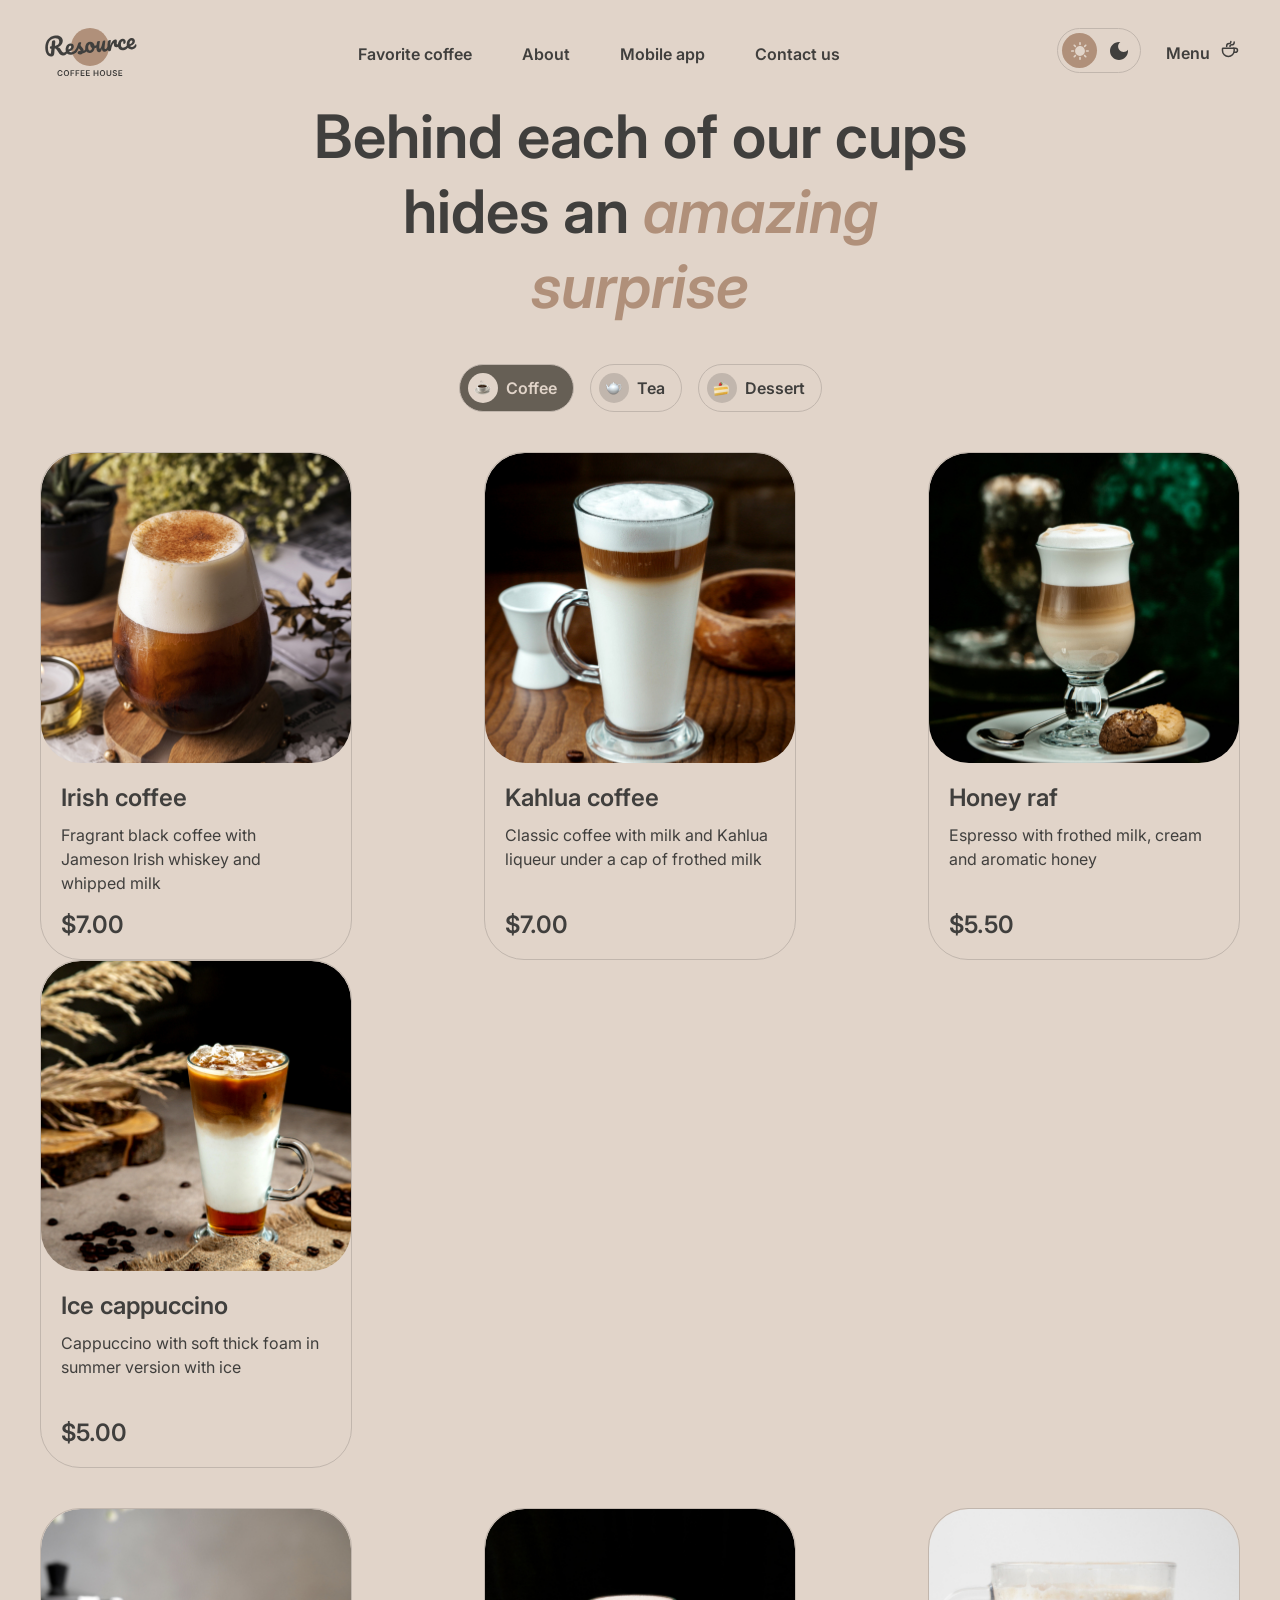
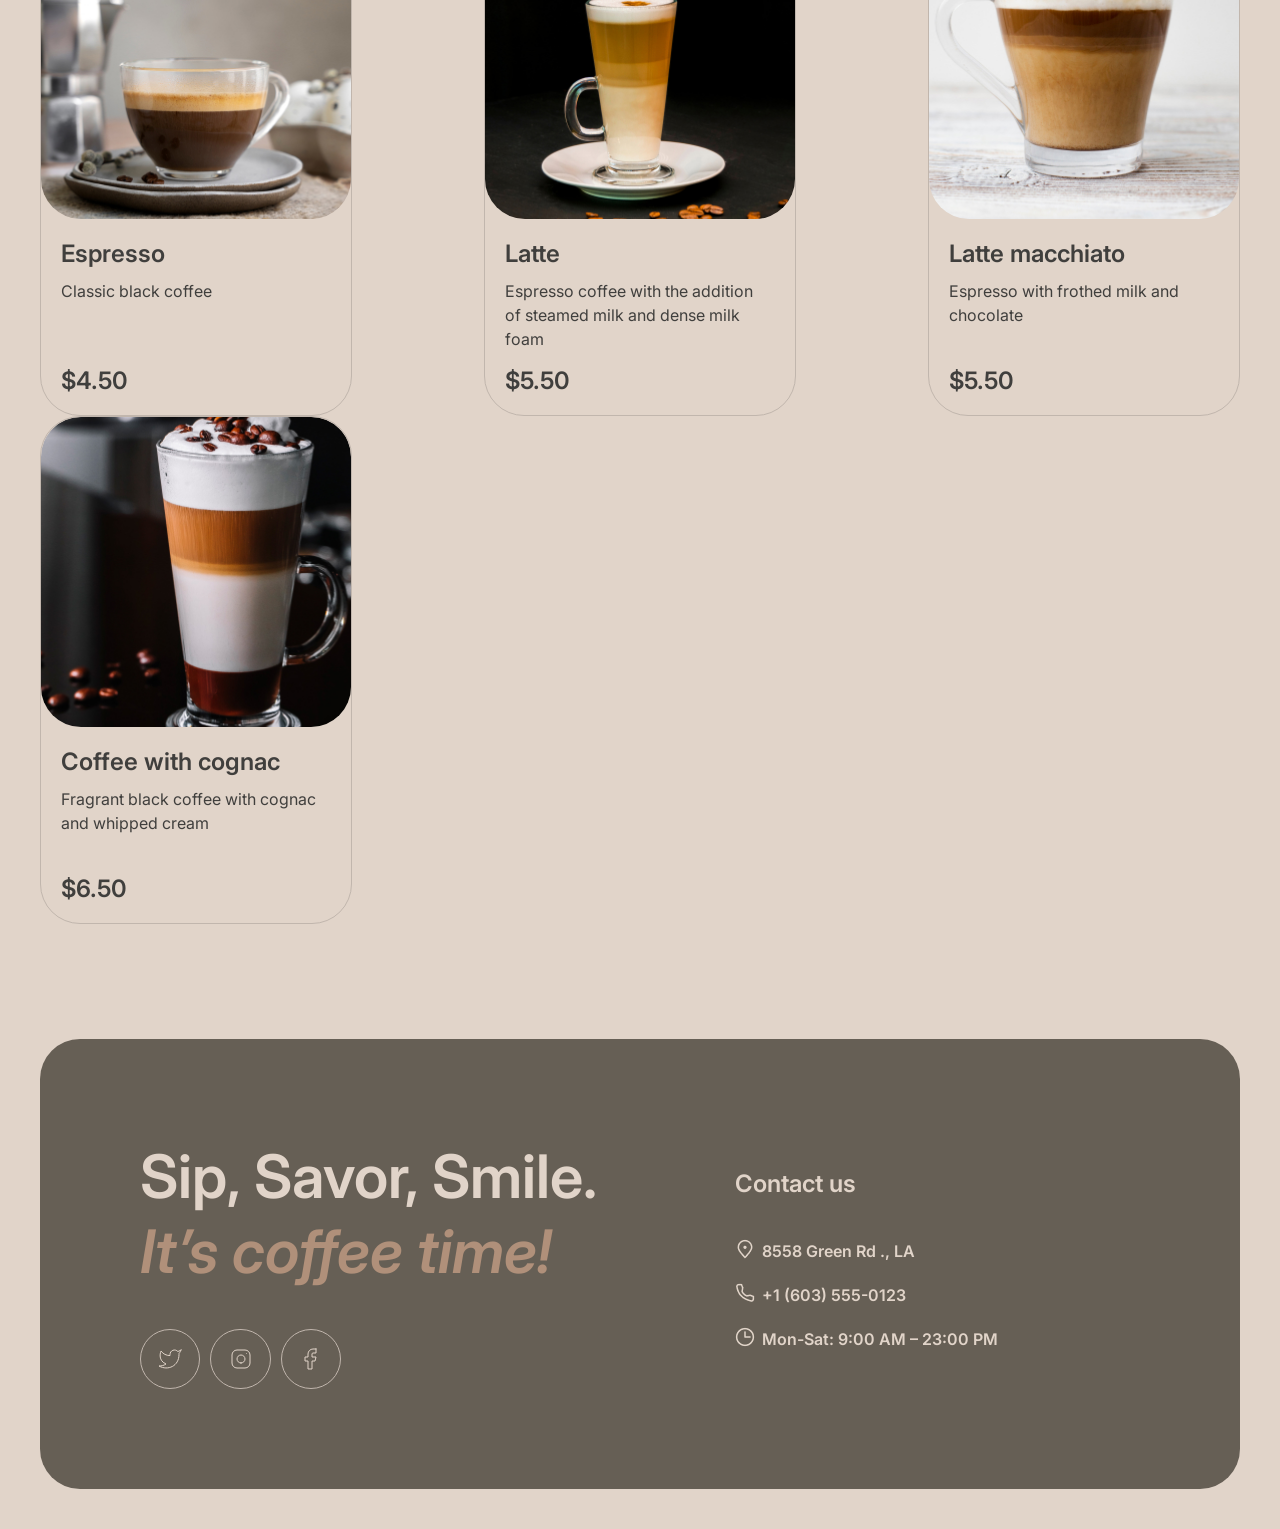
==== catalog.html @ 539904ee "feat: add catalog page and styles" ====
<!doctype html>
<html lang="en" data-theme="light">
<head>
    <meta charset="UTF-8">
    <meta name="viewport" content="width=device-width, initial-scale=1.0">
    <title>Coffee House</title>
    <link rel="stylesheet" href="./styles/index.css">
    <link rel="stylesheet" href="./styles/catalog.css">
    <link rel="apple-touch-icon" sizes="180x180" href="assets/icons/apple-touch-icon.png">
    <link rel="icon" type="image/png" sizes="32x32" href="assets/icons/favicon-32x32.png">
    <link rel="icon" type="image/png" sizes="16x16" href="assets/icons/favicon-16x16.png">
    <link rel="manifest" href="./site.webmanifest">
    <link rel="preconnect" href="https://fonts.googleapis.com">
    <link rel="preconnect" href="https://fonts.gstatic.com" crossorigin>
    <link href="https://fonts.googleapis.com/css2?family=Inter:wght@600&display=swap" rel="stylesheet">
</head>
<body>
<header>
    <a class="logo" href="./index.html" aria-label="Coffee House home">
        <img class="logo-img logo-light" src="assets/icons/logo-light.svg" alt="Coffee House">
        <img class="logo-img logo-dark" src="assets/icons/logo-dark.svg" alt="" aria-hidden="true">
    </a>

    <nav class="nav" aria-label="Main navigation">
        <ul>
            <li><a href="./index.html#favorite-coffee">Favorite coffee</a></li>
            <li><a href="./index.html#about">About</a></li>
            <li><a href="./index.html#mobile-app">Mobile app</a></li>
            <li><a href="./index.html#contacts">Contact us</a></li>
        </ul>
    </nav>

    <div class="header-right">

        <div class="theme-toggle" role="group" aria-label="Switch theme">

            <button
                    type="button"
                    class="theme-btn"
                    data-theme="light"
                    aria-pressed="true"
                    aria-label="Light theme"
            >
                <svg width="18" height="18" viewBox="0 0 22 22" fill="none"
                     xmlns="http://www.w3.org/2000/svg">
                    <path
                            d="M10 3V1C10 0.45 10.45 0 11 0C11.55 0 12 0.45 12 1V3C12 3.55 11.55 4 11 4C10.45 4 10 3.55 10 3ZM17.36 6.05L18.77 4.63C19.16 4.24 19.16 3.61 18.77 3.22C18.38 2.83 17.75 2.83 17.36 3.22L15.95 4.64C15.56 5.03 15.56 5.66 15.95 6.05C16.34 6.44 16.97 6.44 17.36 6.05ZM21 10H19C18.45 10 18 10.45 18 11C18 11.55 18.45 12 19 12H21C21.55 12 22 11.55 22 11C22 10.45 21.55 10 21 10ZM11 18C10.45 18 10 18.45 10 19V21C10 21.55 10.45 22 11 22C11.55 22 12 21.55 12 21V19C12 18.45 11.55 18 11 18ZM4.64 6.05L3.22 4.64C2.83 4.25 2.83 3.61 3.22 3.23C3.61 2.85 4.25 2.84 4.63 3.23L6.04 4.64C6.43 5.03 6.43 5.67 6.04 6.05C5.65 6.43 5.02 6.44 4.64 6.05ZM15.95 15.95C15.56 16.34 15.56 16.98 15.95 17.36L17.36 18.77C17.75 19.16 18.39 19.16 18.77 18.77C19.16 18.38 19.16 17.74 18.77 17.36L17.36 15.95C16.98 15.56 16.34 15.56 15.95 15.95ZM1 12H3C3.55 12 4 11.55 4 11C4 10.45 3.55 10 3 10H1C0.45 10 0 10.45 0 11C0 11.55 0 12 1 12ZM4.64 18.78L6.05 17.37C6.44 16.98 6.44 16.34 6.05 15.96C5.66 15.58 5.02 15.57 4.64 15.96L3.23 17.37C2.84 17.76 2.84 18.4 3.23 18.78C3.61 19.17 4.25 19.17 4.64 18.78ZM11 5C7.69 5 5 7.69 5 11C5 14.31 7.69 17 11 17C14.31 17 17 14.31 17 11C17 7.69 14.31 5 11 5Z"
                            fill="currentColor"/>
                </svg>
            </button>

            <button
                    type="button"
                    class="theme-btn"
                    data-theme="dark"
                    aria-pressed="false"
                    aria-label="Dark theme"
            >
                <svg xmlns="http://www.w3.org/2000/svg"
                     width="18"
                     height="18"
                     viewBox="0 0 18 18"
                     fill="none">
                    <path
                            d="M9 0C4.03 0 0 4.03 0 9C0 13.97 4.03 18 9 18C13.97 18 18 13.97 18 9C18 8.54 17.96 8.08 17.9 7.64C16.92 9.01 15.32 9.9 13.5 9.9C10.52 9.9 8.1 7.48 8.1 4.5C8.1 2.69 8.99 1.08 10.36 0.0999999C9.92 0.0399999 9.46 0 9 0Z"
                            fill="currentColor"/>
                </svg>
            </button>
        </div>

        <div class="menu-link">
            <a class="menu-link-btn" href="./catalog.html">
                <span class="menu-word">Menu</span>
                <span class="coffee-img">
                    <svg xmlns="http://www.w3.org/2000/svg" width="20" height="20" viewBox="0 0 20 20" fill="none">
                        <path d="M14.167 9.76667V11.6667C14.167 14.8883 11.5553 17.5 8.33366 17.5C5.112 17.5 2.50033 14.8883 2.50033 11.6667V9.76667C2.50033 9.4353 2.76896 9.16667 3.10033 9.16667H13.567C13.8984 9.16667 14.167 9.4353 14.167 9.76667Z" stroke="currentColor" stroke-width="1.5" stroke-linecap="round" stroke-linejoin="round"/>
                        <path d="M10.0003 7.50008C10.0003 6.66675 10.5956 5.83341 11.786 5.83341C13.101 5.83341 14.167 4.76743 14.167 3.45246V2.91675" stroke="currentColor" stroke-width="1.5" stroke-linecap="round" stroke-linejoin="round"/>
                        <path d="M6.66634 7.5V7.08333C6.66634 5.70262 7.78563 4.58333 9.16634 4.58333C10.0868 4.58333 10.833 3.83714 10.833 2.91667V2.5" stroke="currentColor" stroke-width="1.5" stroke-linecap="round" stroke-linejoin="round"/>
                        <path d="M13.333 9.16675H15.4163C16.5669 9.16675 17.4997 10.0995 17.4997 11.2501C17.4997 12.4007 16.5669 13.3334 15.4163 13.3334H14.1663" stroke="currentColor" stroke-width="1.5" stroke-linecap="round" stroke-linejoin="round"/>
                    </svg>
                </span>
            </a>
        </div>

        <button
                class="burger"
                type="button"
                aria-label="Open navigation menu"
        >
            <span></span>
            <span></span>
            <span></span>
        </button>

    </div>
</header>

<main>
    <section id="menu">
        <div class="menu-big-container">
            <div class="menu-offer-text">
                <h1>Behind each of our cups hides an <i>amazing surprise</i></h1>
            </div>
            <div class="tabs">
                <div class="coffee-tab btn active">
                    <div class="circle active">
                        <img src="assets/icons/coffee.png" alt="coffee">
                    </div>
                    <p class="tab-btn-name active">Coffee</p>
                </div>
                <div class="tea-tab btn">
                    <div class="circle">
                        <img src="assets/icons/tea.png" alt="tea">
                    </div>
                    <p class="tab-btn-name">Tea</p>
                </div>
                <div class=" dessert-tab btn">
                    <div class="circle">
                        <img src="assets/icons/dessert.png" alt="dessert">
                    </div>
                    <p class="tab-btn-name">Dessert</p>
                </div>
            </div>
        </div>
    </section>
    <section id="assortment">
        <div class="assortment-big-container">
            <div class="row-group1">
                <div class="item-box">
                    <div class="item-img-frame">
                        <img src="assets/images/coffee-1.jpg" alt="Irish coffee">
                    </div>
                    <div class="item-text-block">
                        <h2 class="item-name">Irish coffee</h2>
                        <div class="item-description">
                            <p>Fragrant black coffee with</p>
                            <p>Jameson Irish whiskey and</p>
                            <p>whipped milk</p>
                        </div>
                        <p class="item-price">$7.00</p>
                    </div>
                </div>
                <div class="item-box">
                    <div class="item-img-frame">
                        <img src="assets/images/coffee-2.jpg" alt="Kahlua coffee">
                    </div>
                    <div class="item-text-block">
                        <h2 class="item-name">Kahlua coffee</h2>
                        <div class="item-description">
                            <p>Classic coffee with milk and Kahlua</p>
                            <p>liqueur under a cap of frothed milk</p>
                        </div>
                        <p class="item-price">$7.00</p>
                    </div>
                </div>
                <div class="item-box">
                    <div class="item-img-frame">
                        <img src="assets/images/coffee-3.jpg" alt="Honey raf">
                    </div>
                    <div class="item-text-block">
                        <h2 class="item-name">Honey raf</h2>
                        <div class="item-description">
                            <p>Espresso with frothed milk, cream</p>
                            <p>and aromatic honey</p>
                        </div>
                        <p class="item-price">$5.50</p>
                    </div>
                </div>
                <div class="item-box">
                    <div class="item-img-frame">
                        <img src="assets/images/coffee-4.jpg" alt="Ice cappuccino">
                    </div>
                    <div class="item-text-block">
                        <h2 class="item-name">Ice cappuccino</h2>
                        <div class="item-description">
                            <p>Cappuccino with soft thick foam in</p>
                            <p>summer version with ice</p>
                        </div>
                        <p class="item-price">$5.00</p>
                    </div>
                </div>
            </div>
            <div class="row-group2">
                <div class="item-box">
                    <div class="item-img-frame">
                        <img src="assets/images/coffee-5.jpg" alt="Espresso">
                    </div>
                    <div class="item-text-block">
                        <h2 class="item-name">Espresso</h2>
                        <div class="item-description">
                            <p>Classic black coffee</p>
                        </div>
                        <p class="item-price">$4.50</p>
                    </div>
                </div>
                <div class="item-box">
                    <div class="item-img-frame">
                        <img src="assets/images/coffee-6.jpg" alt="Latte">
                    </div>
                    <div class="item-text-block">
                        <h2 class="item-name">Latte</h2>
                        <div class="item-description">
                            <p>Espresso coffee with the addition</p>
                            <p>of steamed milk and dense milk</p>
                            <p>foam</p>
                        </div>
                        <p class="item-price">$5.50</p>
                    </div>
                </div>
                <div class="item-box">
                    <div class="item-img-frame">
                        <img src="assets/icons/coffee-7.jpg" alt="Latte macchiato">
                    </div>
                    <div class="item-text-block">
                        <h2 class="item-name">Latte macchiato</h2>
                        <div class="item-description">
                            <p>Espresso with frothed milk and</p>
                            <p>chocolate</p>
                        </div>
                        <p class="item-price">$5.50</p>
                    </div>
                </div>
                <div class="item-box">
                    <div class="item-img-frame">
                        <img src="assets/images/coffee-8.jpg" alt="Coffee with cognac">
                    </div>
                    <div class="item-text-block">
                        <h2 class="item-name">Coffee with cognac</h2>
                        <div class="item-description">
                            <p>Fragrant black coffee with cognac</p>
                            <p>and whipped cream</p>
                        </div>
                        <p class="item-price">$6.50</p>
                    </div>
                </div>
            </div>
        </div>
    </section>
    <div class="refresh-btn-box">
        <div class="refresh-btn">
            <svg width="24" height="24" viewBox="0 0 24 24" fill="none" xmlns="http://www.w3.org/2000/svg">
                <g id="refresh">
                    <path id="Ellipse" d="M21.8883 13.5C21.1645 18.3113 17.013 22 12 22C6.47715 22 2 17.5228 2 12C2 6.47715 6.47715 2 12 2C16.1006 2 19.6248 4.46819 21.1679 8" stroke="#403F3D" stroke-linecap="round" stroke-linejoin="round"/>
                    <path id="Ellipse_2" d="M17 8H21.4C21.7314 8 22 7.73137 22 7.4V3" stroke="#403F3D" stroke-linecap="round" stroke-linejoin="round"/>
                </g>
            </svg>
        </div>
    </div>
</main>


<footer id="contacts">
    <div class="contacts-container">
        <div class="offer-box2">
            <div class="text">
                <p>Sip, Savor, Smile.</p>
                <p><i>It’s coffee time!</i></p>
            </div>
            <div class="social">
                <a class="twitter social-icon" href="https://twitter.com/" target="_blank">
                    <svg width="24" height="24" viewBox="0 0 24 24" fill="none" xmlns="http://www.w3.org/2000/svg">
                        <path d="M23 3.01006C23 3.01006 20.9821 4.20217 19.86 4.54006C19.2577 3.84757 18.4573 3.35675 17.567 3.13398C16.6767 2.91122 15.7395 2.96725 14.8821 3.29451C14.0247 3.62177 13.2884 4.20446 12.773 4.96377C12.2575 5.72309 11.9877 6.62239 12 7.54006V8.54006C10.2426 8.58562 8.50127 8.19587 6.93101 7.4055C5.36074 6.61513 4.01032 5.44869 3 4.01006C3 4.01006 -1 13.0101 8 17.0101C5.94053 18.408 3.48716 19.109 1 19.0101C10 24.0101 21 19.0101 21 7.51006C20.9991 7.23151 20.9723 6.95365 20.92 6.68006C21.9406 5.67355 23 3.01006 23 3.01006Z" stroke="#E1D4C9" stroke-linecap="round" stroke-linejoin="round"/>
                    </svg>
                </a>
                <a class="instagram social-icon" href="https://www.instagram.com/" target="_blank">
                    <svg width="24" height="24" viewBox="0 0 24 24" fill="none" xmlns="http://www.w3.org/2000/svg">
                        <path d="M12 16C14.2091 16 16 14.2091 16 12C16 9.79086 14.2091 8 12 8C9.79086 8 8 9.79086 8 12C8 14.2091 9.79086 16 12 16Z" stroke="#E1D4C9" stroke-linecap="round" stroke-linejoin="round"/>
                        <path d="M3 16V8C3 5.23858 5.23858 3 8 3H16C18.7614 3 21 5.23858 21 8V16C21 18.7614 18.7614 21 16 21H8C5.23858 21 3 18.7614 3 16Z" stroke="#E1D4C9"/>
                        <path d="M17.5 6.51L17.51 6.49889" stroke="#E1D4C9" stroke-linecap="round" stroke-linejoin="round"/>
                    </svg>
                </a>
                <a class="facebook social-icon" href="https://www.facebook.com/" target="_blank">
                    <svg width="24" height="24" viewBox="0 0 24 24" fill="none" xmlns="http://www.w3.org/2000/svg">
                        <path d="M17 2H14C12.6739 2 11.4021 2.52678 10.4645 3.46447C9.52678 4.40215 9 5.67392 9 7V10H6V14H9V22H13V14H16L17 10H13V7C13 6.73478 13.1054 6.48043 13.2929 6.29289C13.4804 6.10536 13.7348 6 14 6H17V2Z" stroke="#E1D4C9" stroke-linecap="round" stroke-linejoin="round"/>
                    </svg>
                </a>
            </div>
        </div>
        <div class="contacts-us-box">
            <p class="contact-us">Contact us</p>
            <div class="contact-info">
                <div class="address line">
                    <a href="https://www.google.com/maps/place/8598+Green+Rd,+Wilton,+CA+95693/@38.4113766,-121.2661728,17z/data=!3m1!4b1!4m5!3m4!1s0x809abfe23e785c5f:0x4840dc450aeb1421!8m2!3d38.4113766!4d-121.2635979?entry=ttu" target="_blank">
                        <img src="assets/icons/pin-alt.png" alt="pin alt icon">
                        <p>8558 Green Rd ., LA</p>
                    </a>
                </div>
                <div class="phone line">
                    <a href="tel:+16035550123">
                        <img src="assets/icons/phone.png" alt="phone icon">
                        <p>+1 (603) 555-0123</p>
                    </a>
                </div>
                <div class="hours">
                    <img src="assets/icons/clock.png" alt="clock icon">
                    <p>Mon-Sat: 9:00 AM – 23:00 PM</p>
                </div>
            </div>
        </div>
    </div>
</footer>
<script src="./scripts/theme.js"></script>
</body>
</html>
---- styles/index.css ----
:root {
    --color-bg: #E1D4C9;
    --color-text: #403F3D;
    --color-surface-dark: #665F55;
    --color-accent: #B0907A;
    --color-light: #E1D4C9;
    --color-border: #C1B6AD;

}

[data-theme="dark"] {
    --color-bg: #241B15;
    --color-text: #EFE6D8;
    --color-surface-dark: #4A3A2E;
    --color-accent: #C9A184;
    --color-light: #EFE6D8;
    --color-border: #665F55;
}


html {
    scroll-behavior: smooth;
}


body {
    max-width: 1440px;
    margin: 0 auto;
    background-color: var(--color-bg);
    font-family: 'Inter', sans-serif;
}

header {
    display: flex;
    align-items: center;
    justify-content: space-between;
    padding: 24px 40px 15px;
    min-height: 60px;
}

.logo {
    margin-top: -5px;
    cursor: pointer;
}

.logo-img {
    display: block;
    width: 100px;
    height: 60px;
}

.logo-dark {
    display: none;
}

[data-theme="dark"] .logo-light {
    display: none;
}

[data-theme="dark"] .logo-dark {
    display: block;
}


.nav ul {
    display: flex;
    padding:0;
    gap: 50px;
}
.nav ul li {
    list-style: none;
    position: relative;
}

.nav li a {
    text-decoration: none;
    font-size: 16px;
    color: var(--color-text);
    font-weight: 600;
}

.nav ul li::before {
    content: "";
    position: absolute;
    bottom: -5px;
    left: 50%;
    transform: translateX(-50%) scaleX(0);
    width: 100%;
    height: 2px;
    background-color: var(--color-text);
    transition: transform 0.7s ease;
}

.nav ul li:hover::before {
    transform: translateX(-50%) scaleX(1);
}


.header-right {
    display: flex;
    align-items: center;
    gap: 25px;
    margin-top: -7px;
}

.theme-toggle {
    display: flex;
    align-items: center;
    gap: 4px;
    padding: 4px;
    border-radius: 100px;
    border: 1px solid var(--color-border);
}

.theme-btn {
    display: grid;
    place-items: center;
    width: 35px;
    height: 35px;
    border-radius: 50%;
    border: none;
    background: none;
    color: var(--color-text);
    cursor: pointer;
    transition: background-color 0.3s ease, color 0.3s ease;
}

.theme-btn[data-theme="dark"] {
    color: #403F3D;
}

.theme-btn:hover {
    background-color: var(--color-surface-dark);
    color: var(--color-light);
}

.theme-btn svg {
    width: 18px;
    height: 18px;
}

.theme-btn[aria-pressed="true"] {
    background-color: var(--color-accent);
    color: var(--color-bg);
}

/* Луна в тёмной теме */
[data-theme="dark"] .theme-btn[data-theme="dark"][aria-pressed="true"] {
    color: var(--color-light);
}


.menu-link {
    display: flex;
    justify-content: center;
    padding-top: 0px;
}

.menu-link-btn {
    text-decoration: none;
}

.burger {
    display: none;
    width: 44px;
    height: 44px;
    padding: 0;
    border: 1px solid var(--color-text);
    border-radius: 50%;
    background: transparent;
    cursor: pointer;

    align-items: center;
    justify-content: center;
    flex-direction: column;
    gap: 5px;

    transition: background-color 0.3s ease;
}

.burger span {
    display: block;
    width: 18px;
    height: 2px;
    border-radius: 2px;
    background-color: var(--color-text);
}



.menu-word {
    font-size: 16px;
    color: var(--color-text);
    font-weight: 600;
    padding-right: 6px;
    padding-top: 5px;
    text-align: center;
    position: relative;
}

.menu-word::before {
    content: "";
    position: absolute;
    bottom: -5px;
    left: 70%;
    transform: translateX(-50%) scaleX(0);
    width: 130%;
    height: 2px;
    background-color: var(--color-text);
    transition: transform 0.7s ease;
}

.menu-word:hover::before {
    transform: translateX(-50%) scaleX(1);
}


.coffee-img {
    color: var(--color-text);

}


/* SECTION ===== ENJOY =========================================== */

.enjoy-box {
    height: 644px;
    background-image: url(../assets/images/img-hero.jpg);
    background-size: cover;
    background-position: center;
    border-radius: 40px;
    margin: 0 40px 0 40px;
}

.enjoy-box-container {
    display: flex;
    flex-direction: column;
    padding: 100px;
    gap: 40px;
}

.enjoy-big-text h2 {
    max-height: 228px;
    font-size: 72px;
    font-weight: 600;
    line-height: 75.6px;
}

.enjoy-big-text h2,
.enjoy-small-text p {
    margin: 0;
    color: #E1D4C9;
}
.enjoy-big-text h2 i {
    color: #B0907A;
}


.enjoy-small-text {
    max-height: 72px;
    font-size: 16px;
    font-weight: 400;
    line-height: 24px;
}

.enjoy-btn {
    display: flex;
    justify-content: center;
    align-items: center;
    max-width: 198px;
    height: 64px;
    border-radius: 100px;
    padding-top: 1px;
    background-color: var(--color-light);
    cursor: pointer;
    border: none;
    outline: none;
    font-family: 'Inter', sans-serif;
    font-size: 16px;
    font-weight: 600;
    line-height: 24px;
    text-align: center;
    position: relative;
    text-decoration: none;
    color: var(--color-text);
}

[data-theme="dark"] .enjoy-btn {
    background-color: var(--color-surface-dark);
    color: var(--color-light);
}

.enjoy-btn-hover {
    display: none;
    position: absolute;
    right: 60px;
    top: 21px;
}

.enjoy-btn .menu {
    transition: margin-left 0.6s ease;
}

.enjoy-btn:hover .menu {
    margin-left: -27px;
    transition: margin-left 0.6s ease;
}

.enjoy-btn:hover .enjoy-btn-hover {
    display: block;
    transition: display 0.6s ease;
}

/* SECTION ===== FAVOURITES =========================================== */
h1 {
    font-size: 60px;
    font-weight: 600;
    line-height: 75px;
    text-align: center;
    color: var(--color-text);
    margin-top: 100px;
}

h1 i {
    color: var(--color-accent);
}

.fav-coffee-slider-container {
    display: flex;
    align-items: center;
    justify-content: space-between;
    padding: 0 40px;
}

.fav-coffee {
    display: flex;
    flex-direction: column;
    align-items: center;
}

.fav-coffee img {
    width: 480px;
    height: 480px;
}

.coffee-title {
    color: var(--color-text);
    font-size: 24px;
    font-weight: 600;
    line-height: 30px;
    margin: 0;
    padding-top: 10px;
}

.coffee-info {
    margin: 0;
    padding-top: 17px;
    text-align: center;
}

.coffee-info p {
    color: var(--color-text);
    font-size: 16px;
    font-weight: 400;
    line-height:24px;
    margin: 0;
}

.coffee-price {
    color: var(--color-text);
    font-size: 24px;
    font-weight: 600;
    line-height: 30px;
    padding-top: 17px;
}

.circle {
    display: flex;
    justify-content: center;
    width: 60px;
    height: 60px;
    border-radius: 100px;
    border: 1px solid var(--color-text);
    color: var(--color-text);
    transition: background-color 0.6s;
}


.arrow-svg {
    align-self: center;
}

.circle:hover {
    background-color: var(--color-surface-dark);
    transition: background-color 0.6s;
}

.circle-container:hover svg path{
    stroke: var(--color-light);
}

.controls {
    display: flex;
    justify-content: center;
    gap: 10px;
    padding-top: 40px;
}

.control {
    background-color: #C1B6AD;
    width: 40px;
    height: 4px;
    border-radius: 100px;
}

.control.active {
    background-color: var(--color-surface-dark);
}

[data-theme="dark"] .control {
    background-color: var(--color-surface-dark);
}

[data-theme="dark"] .control.active {
    background-color: #C1B6AD;
}

/* SECTION =====ABOUT=========================================== */

.about-text-block {
    display: flex;
    flex-direction: column;
    align-items: normal;
    padding-top: 100px;
    padding-left: 40px;
}

.about-text-block h2 {
    font-size: 60px;
    line-height: 75px;
    font-weight: 600;
    margin: 0;
    color: var(--color-text);
}

.about-text-block h2 i {
    color: var(--color-accent);
}

.image-block {
    max-width: 1360px;
    display: flex;
    flex-wrap: wrap;
    padding: 40px 40px 100px 40px;
}

.column1,
.column2 {
    display: flex;
    flex-direction: column;
    gap: 40px;
}

.column1 {
    padding-right: 40px;
}

.woman,
.coffee-cup,
.man,
.couple  {
    display: flex;
    justify-content: center;
    align-items: center;
    overflow: hidden;
    width: 660px;
    border-radius: 20px;
}

.woman,
.couple {
    height: 590px;
}

.coffee-cup,
.man {
    height: 430px;
}

.woman img,
.couple img,
.man img,
.coffee-cup img {
    transition: 1s;
    width: 726px;
    height: 726px;
}

.woman img:hover,
.couple img:hover,
.man img:hover,
.coffee-cup img:hover {
    transform: scale(0.9);
}



/* SECTION ===== MOBILE APP=========================================== */

.mobile-app-container {
    display: flex;
    flex-wrap: wrap;
    gap: 90px;
}

.offer-box {
    display: flex;
    flex-direction: column;
    padding-top: 145px;
}

.big-text,
.small-text {
    padding-left: 40px;
}

.big-text h2 {
    font-size: 60px;
    font-weight: 600;
    line-height: 75px;
    margin: 0;
    color: var(--color-text);
}

.big-text i {
    color: var(--color-accent);
}

.small-text {
    padding-top: 40px;
}

.small-text p {
    font-size: 16px;
    font-weight: 400;
    line-height: 24px;
    color: var(--color-text);
    margin: 0;
}

.mobile-screens-box {
    padding-left: 40px;
}

.buttons-box {
    display: flex;
    flex-wrap: wrap;
    gap: 18px;
    padding-top:38px;
    padding-left: 39px;
}

.app-store-btn,
.google-play-btn {
    display: flex;
    width:200px;
    height: 64px;
    gap: 12px;
    border: 1px solid var(--color-text);
    border-radius: 100px;
    transition: background-color 0.6s;
}

.app-store-btn svg,
.google-play-btn svg {
    padding-left: 23px;
    align-self: center;
}

.app-store-text,
.google-play-text {
    color: var(--color-text);
}

.btn-text-small {
    font-size: 10px;
    font-weight: 600;
    line-height: 14px;
    margin: 0;
    padding-top: 13px;
}

.btn-text-big {
    font-size: 16px;
    font-weight: 600;
    line-height: 24px;
    margin: 0;
}

.app-store-btn:hover,
.google-play-btn:hover{
    background-color: var(--color-surface-dark);
    transition: background-color 0.6s;
}

.app-store-btn:hover path,
.google-play-btn:hover path {
    fill: var(--color-light);
}

.app-store-text:hover,
.google-play-text:hover {
    color: var(--color-light);
}

[data-theme="dark"] .app-store-btn .google-play-text {
    color: var(--color-text);
}

[data-theme="dark"] .app-store-btn svg path {
    fill: var(--color-text);
}

[data-theme="dark"] .google-play-btn .google-play-text {
    color: var(--color-text);
}

[data-theme="dark"] .google-play-btn svg path {
    fill: var(--color-text);
}





/* FOOTER===== CONTACT US========================================== */

.contacts-container {
    max-width:1360px;
    display: flex;
    padding: 100px;
    background-color: #665F55;
    border-radius: 40px;
    margin: 95px 40px 40px 40px;
    gap: 100px;
}

.offer-box2 {
    display: flex;
    flex-direction: column;
}

.text p {
    font-size: 60px;
    font-weight: 600;
    line-height: 75px;
    margin: 0;
    color: #E1D4C9;
}
.text p i {
    color: #B0907A;
}


.contacts-us-box {
    display: flex;
    flex-direction: column;
    gap: 40px;
    margin: 0;
    padding-left: 38px;
    padding-top: 30px;
    font-family: 'Inter', sans-serif;
}

.contact-us {
    font-size: 24px;
    font-weight: 600;
    line-height: 30px;
    margin: 0;
    color:#E1D4C9;
}

.contact-info {
    display: flex;
    flex-direction: column;
    margin: 0;
    gap: 20px;
}

.line a,
.hours {
    display: flex;
    gap: 7px;
    text-decoration: none;
    color: #E1D4C9;
    position: relative;
}

.line a::before {
    content: "";
    position: absolute;
    bottom: -5px;
    left: 35%;
    transform: translateX(-50%) scaleX(0);
    width: 0;
    height: 2px;
    background-color: #E1D4C9;
    transition: transform 0.7s ease;
}

.line a:hover::before {
    width: 65%;
    transform: translateX(-50%) scaleX(1);
}


.address p,
.phone p,
.hours p {
    margin: 0;
    padding: 0;
    font-size:16px;
    font-weight: 600;
    line-height: 24px;
}

.hours img,
.phone img,
.address img {
    width:20px;
    height: 20px;
}


.social {
    display: flex;
    gap: 10px;
    padding-top: 40px;
}

.social-icon {
    display: flex;
    justify-content: center;
    align-items: center;
    width: 58.4px;
    height: 58.4px;
    border: 1px solid #C1B6AD;
    border-radius: 50%;
    transition:background-color 0.6s;
}

.social-icon:hover {
    background-color: #E1D4C9;
    transition:background-color 0.6s;
}

.social-icon:hover path {
    stroke:#403F3D;
}


/* ==========================================
   TABLET: 768px - 1023px
========================================== */

@media (min-width: 769px) and (max-width: 1023px) {

    /* HEADER */

    header {
        padding: 24px 40px 15px;
        gap: 20px;
    }

    .nav ul {
        gap: 20px;
    }

    .nav li a {
        font-size: 14px;
    }

    .header-right {
        gap: 12px;
    }


    /* ENJOY */

    .enjoy-box {
        height: auto;
        min-height: 600px;
        margin: 0 40px;
    }

    .enjoy-box-container {
        padding: 100px 60px;
        gap: 40px;
    }

    .enjoy-big-text h2 {
        font-size: 56px;
        line-height: 1.1;
        max-height: none;
    }

    .enjoy-small-text {
        max-height: none;
        font-size: 14px;
        line-height: 22px;
    }

    .enjoy-small-text p {
        display: inline;
    }

    .enjoy-small-text p::after {
        content: " ";
    }


    /* FAVORITE COFFEE */

    #favorite-coffee {
        padding: 0 40px;
    }

    h1 {
        font-size: 48px;
        line-height: 1.2;
        margin: 100px 0 40px;
    }

    .fav-coffee-slider-container {
        padding: 0;
        gap: 20px;
    }

    .fav-coffee {
        min-width: 0;
        flex: 1;
    }

    .fav-coffee img {
        width: min(100%, 400px);
        height: auto;
        aspect-ratio: 1;
        object-fit: contain;
    }

    .coffee-info {
        max-width: 100%;
    }

    .coffee-info p {
        display: inline;
        font-size: 14px;
        line-height: 22px;
    }

    .coffee-info p::after {
        content: " ";
    }

    .circle {
        width: 50px;
        height: 50px;
        flex-shrink: 0;
    }


    /* ABOUT */

    .about-text-block {
        padding: 100px 40px 0;
    }

    .about-text-block h2 {
        font-size: 42px;
        line-height: 1.2;
    }

    .image-block {
        padding: 40px 40px 100px;
        display: flex;
        flex-direction: column;
        gap: 40px;
    }

    .column1,
    .column2 {
        display: flex;
        flex-direction: row;
        gap: 20px;
        padding: 0;
        width: 100%;
    }

    .woman,
    .coffee-cup,
    .man,
    .couple {
        width: 100%;
        min-width: 0;
        height: 400px;
        flex: 1;
    }

    .woman img,
    .coffee-cup img,
    .man img,
    .couple img {
        width: 100%;
        height: 100%;
        object-fit: cover;
    }


    /* MOBILE APP */

    .mobile-app-container {
        flex-direction: column;
        flex-wrap: nowrap;
        gap: 100px;
        padding: 0 40px;
    }

    .offer-box {
        padding-top: 0;
    }

    .big-text,
    .small-text {
        padding-left: 0;
    }

    .big-text h2 {
        font-size: 48px;
        line-height: 1.2;
    }

    .small-text {
        padding-top: 40px;
    }

    .small-text p {
        display: inline;
        font-size: 16px;
        line-height: 24px;
    }

    .small-text p::after {
        content: " ";
    }

    .buttons-box {
        padding-left: 0;
        gap: 20px;
    }

    .mobile-screens-box {
        padding-left: 0;
        display: flex;
        justify-content: center;
    }

    .mobile-screens-box img {
        width: 100%;
        max-width: 630px;
        height: auto;
    }


    /* FOOTER */

    .contacts-container {
        margin: 100px 40px 40px;
        padding: 80px 60px;
        gap: 50px;
    }

    .offer-box2,
    .contacts-us-box {
        min-width: 0;
        flex: 1;
    }

    .text p {
        font-size: 42px;
        line-height: 1.2;
    }

    .contacts-us-box {
        padding: 20px 0 0;
    }
}


/* ==========================================
   MOBILE: 320px - 767px
========================================== */

@media (max-width: 768px) {

    /* HEADER */

    header {
        height: auto;
        min-height: 60px;
        padding: 20px 16px;
        align-items: center;
        gap: 10px;
    }

    .logo {
        margin-top: 0;
        flex-shrink: 0;
    }

    .logo img {
        max-width: 100px;
        height: auto;
    }

    .nav {
        display: none;
    }

    .menu-link {
        display: none;
    }

    .burger {
        display: flex;
    }

    .header-right {
        margin-top: 0;
        gap: 8px;
    }

    .theme-toggle {
        gap: 2px;
        padding: 2px;
    }

    .theme-btn {
        width: 30px;
        height: 30px;
    }

    .menu-link {
        padding: 0;
    }

    .menu-word {
        font-size: 14px;
    }


    /* ENJOY */

    .enjoy-box {
        height: auto;
        min-height: 552px;
        margin: 0 16px;
        border-radius: 20px;
        background-position: center;
    }

    .enjoy-box-container {
        padding: 60px 16px;
        gap: 40px;
    }

    .enjoy-big-text h2 {
        font-size: clamp(32px, 8vw, 42px);
        line-height: 1.1;
        max-height: none;
    }

    .enjoy-small-text {
        max-height: none;
        font-size: 12px;
        line-height: 18px;
    }

    .enjoy-small-text p {
        display: inline;
    }

    .enjoy-small-text p::after {
        content: " ";
    }

    .enjoy-btn {
        width: 100%;
        max-width: none;
        height: 56px;
    }

    .enjoy-btn:hover .menu {
        margin-left: 0;
    }

    .enjoy-btn-hover {
        display: none;
    }


    /* FAVORITE COFFEE */

    #favorite-coffee {
        padding: 0 16px;
    }

    h1 {
        font-size: 32px;
        line-height: 1.25;
        margin: 100px 0 40px;
    }

    .fav-coffee-slider-container {
        padding: 0;
        justify-content: center;
        gap: 0;
    }

    .fav-coffee {
        width: 100%;
        min-width: 0;
    }

    .fav-coffee img {
        width: 100%;
        max-width: 348px;
        height: auto;
        aspect-ratio: 1;
        object-fit: contain;
    }

    .coffee-title {
        font-size: 24px;
        line-height: 30px;
        text-align: center;
    }

    .coffee-info {
        padding-top: 16px;
        max-width: 100%;
    }

    .coffee-info p {
        display: inline;
        font-size: 14px;
        line-height: 21px;
    }

    .coffee-info p::after {
        content: " ";
    }

    .coffee-price {
        padding-top: 16px;
    }

    .circle-container {
        display: none;
    }

    .controls {
        padding-top: 40px;
    }


    /* ABOUT */

    .about-text-block {
        padding: 100px 16px 0;
    }

    .about-text-block h2 {
        font-size: 32px;
        line-height: 1.25;
    }

    .image-block {
        display: flex;
        flex-direction: column;
        gap: 40px;
        padding: 40px 16px 100px;
    }

    .column1,
    .column2 {
        display: flex;
        flex-direction: column;
        gap: 40px;
        width: 100%;
        padding: 0;
    }

    .woman,
    .coffee-cup,
    .man,
    .couple {
        width: 100%;
        height: 590px;
        max-height: 590px;
    }

    .woman img,
    .coffee-cup img,
    .man img,
    .couple img {
        width: 100%;
        height: 100%;
        object-fit: cover;
    }

    .woman img:hover,
    .coffee-cup img:hover,
    .man img:hover,
    .couple img:hover {
        transform: none;
    }


    /* MOBILE APP */

    .mobile-app-container {
        display: flex;
        flex-direction: column;
        flex-wrap: nowrap;
        gap: 40px;
        padding: 0 16px;
    }

    .offer-box {
        padding-top: 0;
    }

    .big-text,
    .small-text {
        padding-left: 0;
    }

    .big-text h2 {
        font-size: 32px;
        line-height: 1.25;
    }

    .small-text {
        padding-top: 40px;
    }

    .small-text p {
        display: inline;
        font-size: 16px;
        line-height: 24px;
    }

    .small-text p::after {
        content: " ";
    }

    .buttons-box {
        display: flex;
        flex-direction: column;
        gap: 20px;
        padding: 40px 0 0;
    }

    .app-store-btn,
    .google-play-btn {
        width: 200px;
        flex-shrink: 0;
    }

    .mobile-screens-box {
        padding: 0;
        width: 100%;
    }

    .mobile-screens-box img {
        display: block;
        width: 100%;
        height: auto;
        object-fit: contain;
    }


    /* FOOTER */

    .contacts-container {
        display: flex;
        flex-direction: column;
        gap: 40px;
        margin: 100px 16px 40px;
        padding: 60px 16px;
        border-radius: 40px;
    }

    .offer-box2 {
        width: 100%;
    }

    .text p {
        font-size: 32px;
        line-height: 1.25;
    }

    .social {
        padding-top: 40px;
    }

    .contacts-us-box {
        padding: 0;
        gap: 40px;
        width: 100%;
    }

    .contact-info {
        gap: 20px;
    }

    .address p,
    .phone p,
    .hours p {
        font-size: 14px;
        line-height: 22px;
    }
}
---- styles/catalog.css ----
:root {
    --color-bg: #E1D4C9;
    --color-text: #403F3D;
    --color-surface-dark: #665F55;
    --color-accent: #B0907A;
    --color-light: #E1D4C9;
    --color-border: #C1B6AD;
    --color-surface-dark2:#665F55;
}

[data-theme="dark"] {
    --color-bg: #241B15;
    --color-text: #EFE6D8;
    --color-surface-dark: #4A3A2E;
    --color-accent: #C9A184;
    --color-light: #EFE6D8;
    --color-border: #665F55;
    --color-surface-dark2:#403F3D;


}


html {
    scroll-behavior: smooth;
}


body {
    max-width: 1440px;
    margin: 0 auto;
    background-color: var(--color-bg);
    font-family: 'Inter', sans-serif;
}


/* MAIN===== MENU===================================== */

.menu-offer-text {
    padding: 0 300px;
}

.menu-offer-text h1 {
    font-size: 60px;
    font-weight: 600;
    line-height: 75px;
    text-align: center;
    color: var(--color-text);
    margin: 0;
}

.menu-offer-text h1 i {
    color: var(--color-accent);
}

.tabs {
    display: flex;
    justify-content: center;
    gap: 16px;
    padding: 40px 0;
}


.btn {
    border: 1px solid var(--color-border);
    display: flex;
    justify-content: center;
    align-items: center;
    height: 30px;
    border-radius: 100px;
    padding: 8px 16px 8px 8px;
    gap: 8px;
    background-color: var(--color-bg);
    color: var(--color-text);
    cursor: pointer;
    transition: background-color 1.5s ease;
}

.btn:hover {
    background-color: var(--color-surface-dark2);
    cursor: auto;
}

.btn.active {
    background-color: var(--color-surface-dark2);
    cursor: auto;
}

.circle {
    display: flex;
    align-items: center;
    justify-content: center;
    background-color: var(--color-border);
;
    width: 30px;
    height: 30px;
    border-radius: 50%;
    border: none;
}

.circle.active {
    background-color: var(--color-bg);
}

.tab-btn-name {
    color: var(--color-text);
    font-size: 16px;
    font-weight: 600;
    line-height: 24px;
}

.tab-btn-name.active {
    color: var(--color-light);
}


/* MAIN ==== ASSORTMENT======================== */

.row-group1 {
    padding: 0 40px 20px 40px;
    display: flex;
    flex-wrap: wrap;
    justify-content: space-between;
}

.row-group2 {
    padding: 20px 40px 20px 40px;
    display: flex;
    flex-wrap: wrap;
    justify-content: space-between;
}

.item-box {
    max-width: 310px;
    max-height: 506px;
    border-radius: 40px;
    border: 1px solid var(--color-border);
    overflow: hidden;
    background-color: var(--color-bg);
}

.item-img-frame {
    display: flex;
    justify-content: center;
    align-items: center;
    max-width: 310px;
    max-height: 310px;
    border-radius: 40px;
    overflow: hidden;
}
/*
.item-img-frame img {
    transition: transform 0.5s ease;
}

.item-box:hover .item-img-frame img {
    transform: scale(0.96);
}
*/

.item-text-block {
    display: flex;
    flex-direction: column;
    margin: 0;
    padding-top: 20px;
    padding-left: 20px;
}

.item-name {
    margin: 0;
    color: var(--color-text);
    font-size: 24px;
    font-weight: 600;
    line-height: 30px;
    padding-bottom: 10px;
}

.item-price {
    margin: 0;
    color: var(--color-text);
    font-size: 24px;
    font-weight: 600;
    line-height: 30px;
    padding-top: 15px;
    padding-bottom: 20px;
}

.item-description {
    height: 72px;
}

.item-description p {
    color: var(--color-text);
    font-size: 16px;
    font-weight: 400;
    line-height: 24px;
    margin: 0;
}

.refresh-btn-box {
    display: none;
}

@media (pointer: fine) and (hover: hover) {
    .item-box .item-img-frame img {
        transform: scale(1.1);
        width: 100%;
        transition: transform 0.5s ease;
    }

    .item-box:hover .item-img-frame img {
        transform: scale(1);
    }
}
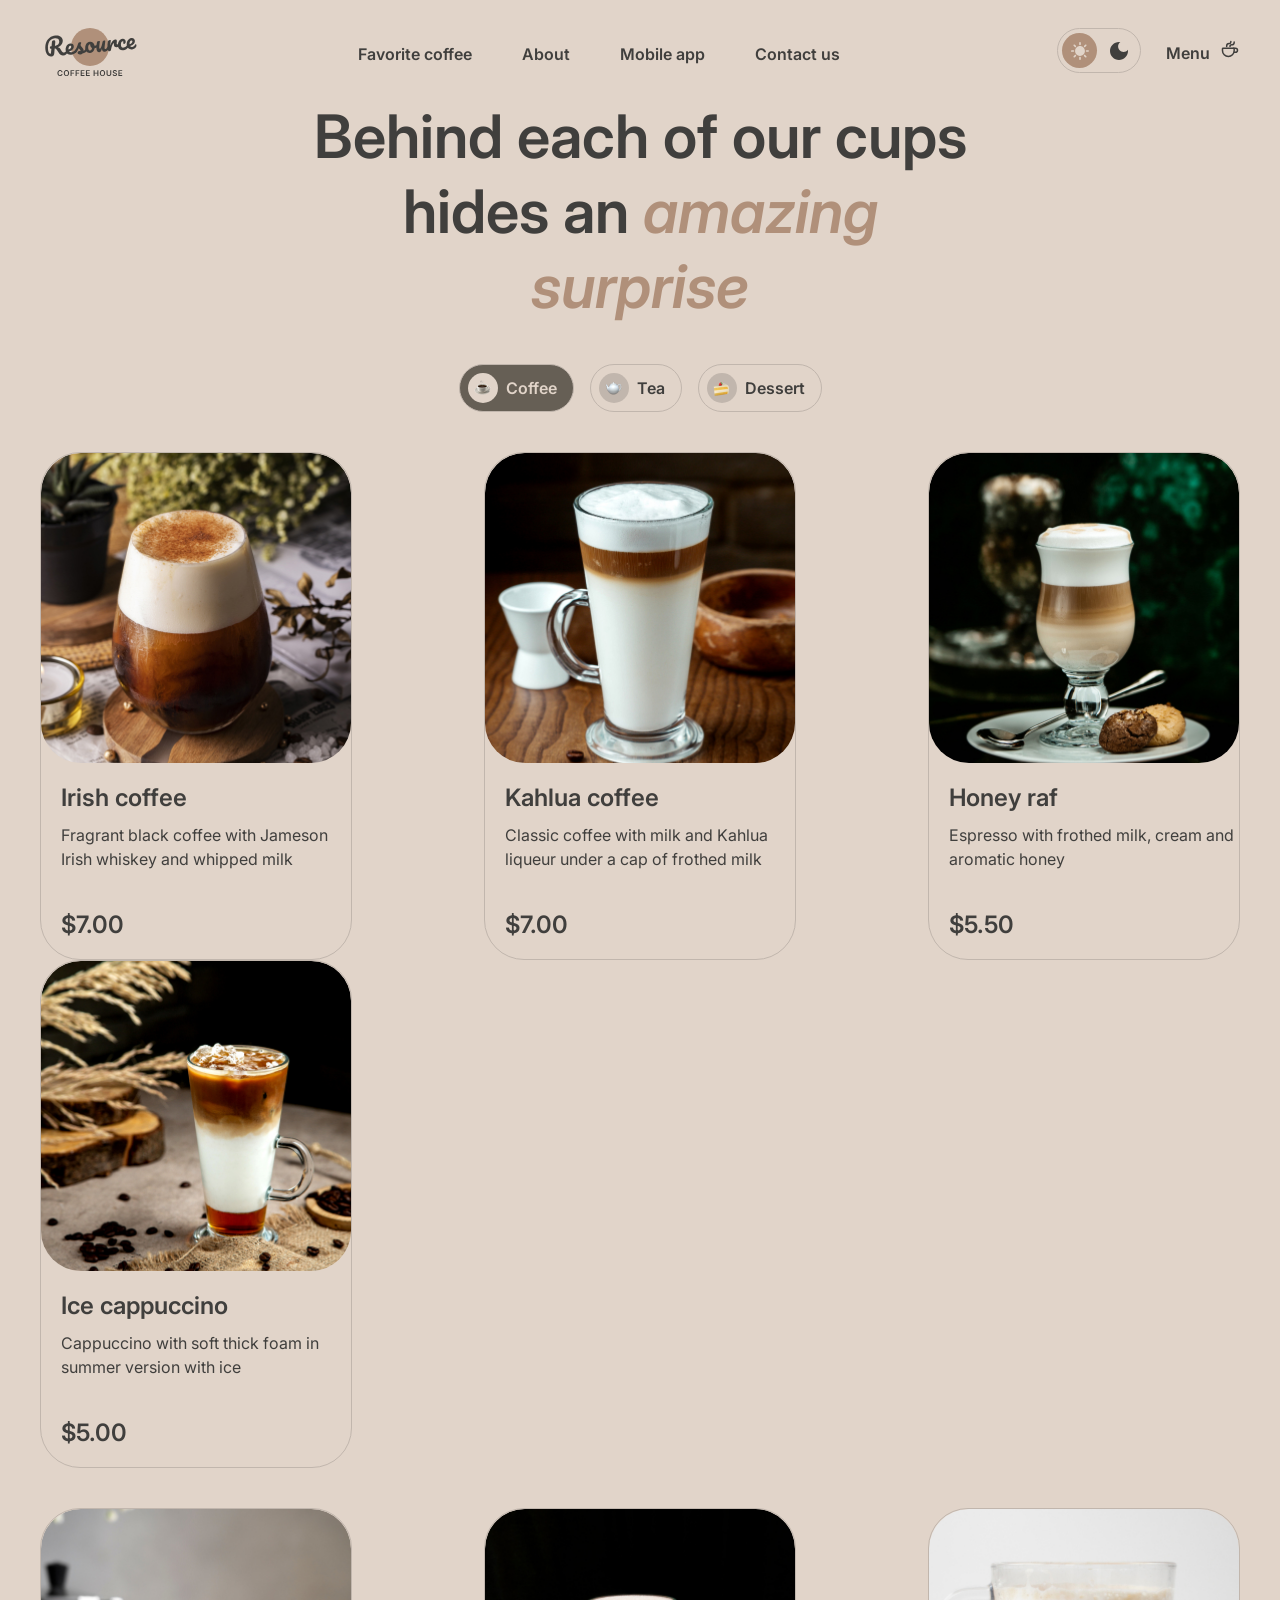
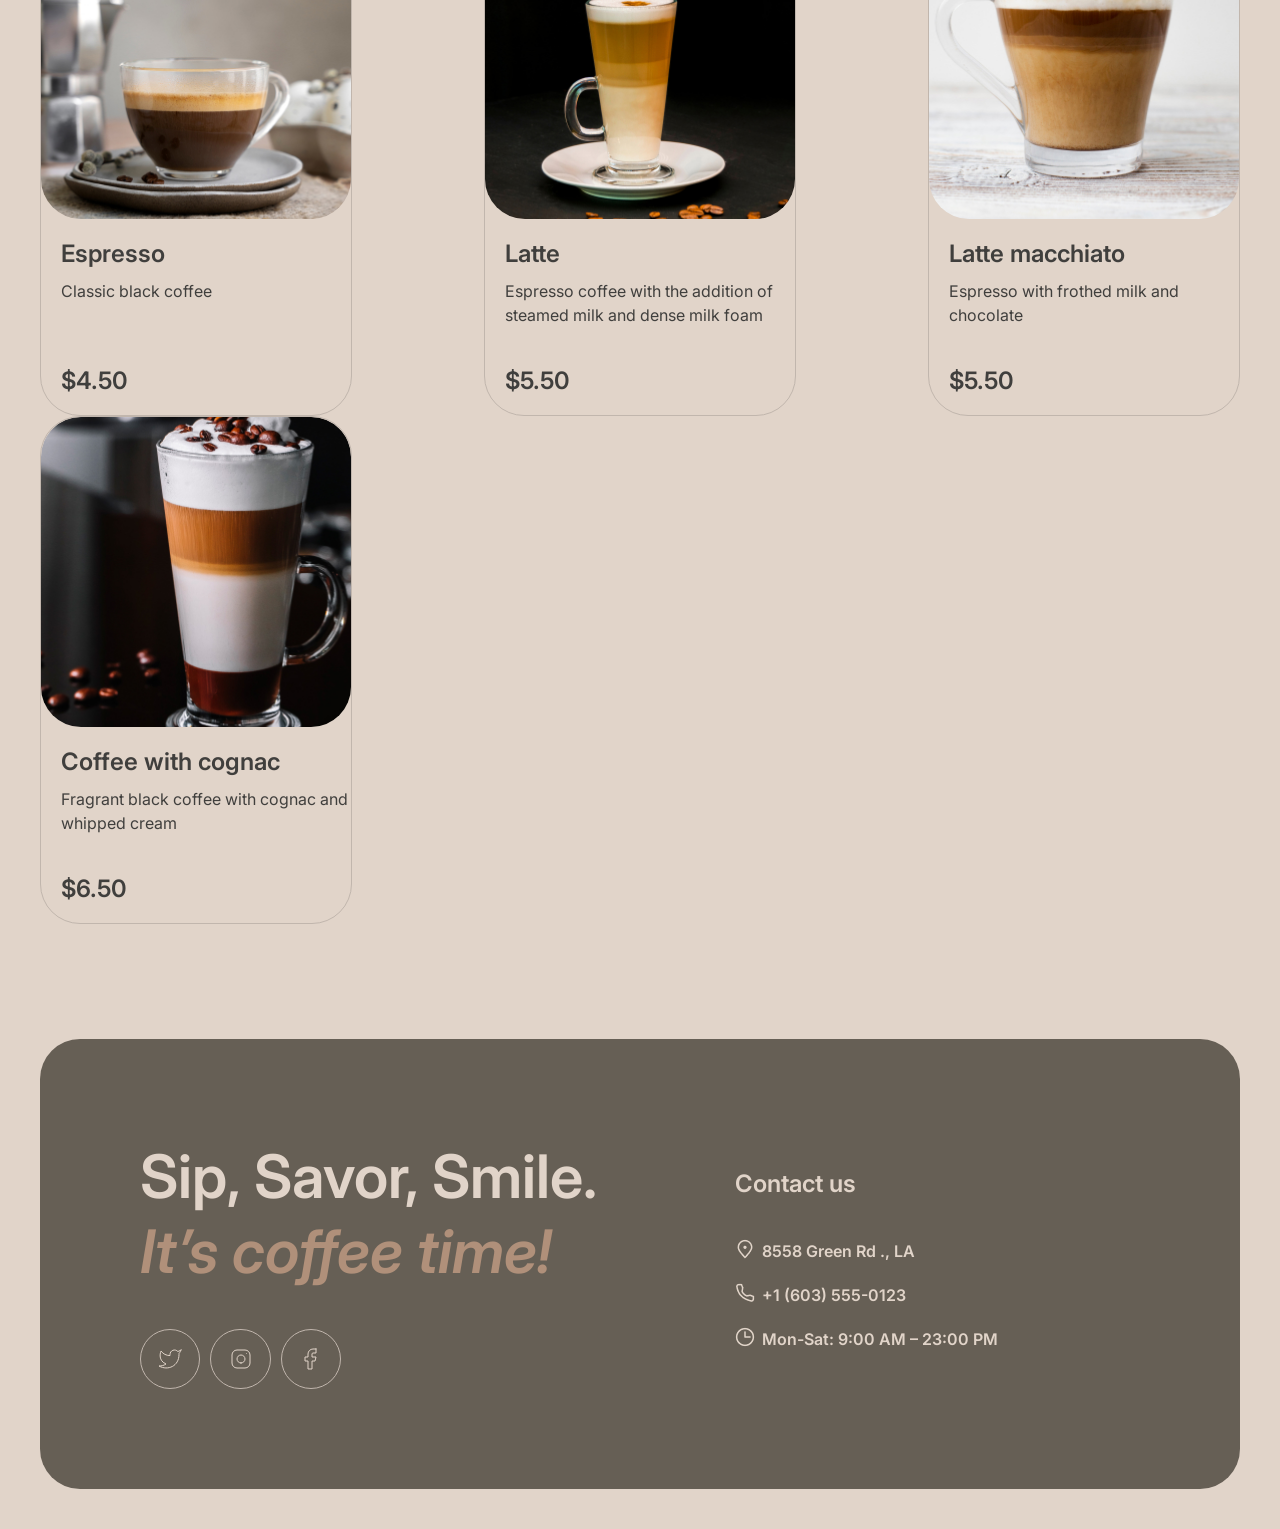
==== commit 7d0ab295: "feat: render catalog cards from products.json with category tabs" ====
--- a/catalog.html
+++ b/catalog.html
@@ -102,19 +102,19 @@
                 <h1>Behind each of our cups hides an <i>amazing surprise</i></h1>
             </div>
             <div class="tabs">
-                <div class="coffee-tab btn active">
+                <div class="coffee-tab btn active" data-category="coffee">
                     <div class="circle active">
                         <img src="assets/icons/coffee.png" alt="coffee">
                     </div>
                     <p class="tab-btn-name active">Coffee</p>
                 </div>
-                <div class="tea-tab btn">
+                <div class="tea-tab btn" data-category="tea">
                     <div class="circle">
                         <img src="assets/icons/tea.png" alt="tea">
                     </div>
                     <p class="tab-btn-name">Tea</p>
                 </div>
-                <div class=" dessert-tab btn">
+                <div class="dessert-tab btn" data-category="dessert">
                     <div class="circle">
                         <img src="assets/icons/dessert.png" alt="dessert">
                     </div>
@@ -125,115 +125,8 @@
     </section>
     <section id="assortment">
         <div class="assortment-big-container">
-            <div class="row-group1">
-                <div class="item-box">
-                    <div class="item-img-frame">
-                        <img src="assets/images/coffee-1.jpg" alt="Irish coffee">
-                    </div>
-                    <div class="item-text-block">
-                        <h2 class="item-name">Irish coffee</h2>
-                        <div class="item-description">
-                            <p>Fragrant black coffee with</p>
-                            <p>Jameson Irish whiskey and</p>
-                            <p>whipped milk</p>
-                        </div>
-                        <p class="item-price">$7.00</p>
-                    </div>
-                </div>
-                <div class="item-box">
-                    <div class="item-img-frame">
-                        <img src="assets/images/coffee-2.jpg" alt="Kahlua coffee">
-                    </div>
-                    <div class="item-text-block">
-                        <h2 class="item-name">Kahlua coffee</h2>
-                        <div class="item-description">
-                            <p>Classic coffee with milk and Kahlua</p>
-                            <p>liqueur under a cap of frothed milk</p>
-                        </div>
-                        <p class="item-price">$7.00</p>
-                    </div>
-                </div>
-                <div class="item-box">
-                    <div class="item-img-frame">
-                        <img src="assets/images/coffee-3.jpg" alt="Honey raf">
-                    </div>
-                    <div class="item-text-block">
-                        <h2 class="item-name">Honey raf</h2>
-                        <div class="item-description">
-                            <p>Espresso with frothed milk, cream</p>
-                            <p>and aromatic honey</p>
-                        </div>
-                        <p class="item-price">$5.50</p>
-                    </div>
-                </div>
-                <div class="item-box">
-                    <div class="item-img-frame">
-                        <img src="assets/images/coffee-4.jpg" alt="Ice cappuccino">
-                    </div>
-                    <div class="item-text-block">
-                        <h2 class="item-name">Ice cappuccino</h2>
-                        <div class="item-description">
-                            <p>Cappuccino with soft thick foam in</p>
-                            <p>summer version with ice</p>
-                        </div>
-                        <p class="item-price">$5.00</p>
-                    </div>
-                </div>
-            </div>
-            <div class="row-group2">
-                <div class="item-box">
-                    <div class="item-img-frame">
-                        <img src="assets/images/coffee-5.jpg" alt="Espresso">
-                    </div>
-                    <div class="item-text-block">
-                        <h2 class="item-name">Espresso</h2>
-                        <div class="item-description">
-                            <p>Classic black coffee</p>
-                        </div>
-                        <p class="item-price">$4.50</p>
-                    </div>
-                </div>
-                <div class="item-box">
-                    <div class="item-img-frame">
-                        <img src="assets/images/coffee-6.jpg" alt="Latte">
-                    </div>
-                    <div class="item-text-block">
-                        <h2 class="item-name">Latte</h2>
-                        <div class="item-description">
-                            <p>Espresso coffee with the addition</p>
-                            <p>of steamed milk and dense milk</p>
-                            <p>foam</p>
-                        </div>
-                        <p class="item-price">$5.50</p>
-                    </div>
-                </div>
-                <div class="item-box">
-                    <div class="item-img-frame">
-                        <img src="assets/icons/coffee-7.jpg" alt="Latte macchiato">
-                    </div>
-                    <div class="item-text-block">
-                        <h2 class="item-name">Latte macchiato</h2>
-                        <div class="item-description">
-                            <p>Espresso with frothed milk and</p>
-                            <p>chocolate</p>
-                        </div>
-                        <p class="item-price">$5.50</p>
-                    </div>
-                </div>
-                <div class="item-box">
-                    <div class="item-img-frame">
-                        <img src="assets/images/coffee-8.jpg" alt="Coffee with cognac">
-                    </div>
-                    <div class="item-text-block">
-                        <h2 class="item-name">Coffee with cognac</h2>
-                        <div class="item-description">
-                            <p>Fragrant black coffee with cognac</p>
-                            <p>and whipped cream</p>
-                        </div>
-                        <p class="item-price">$6.50</p>
-                    </div>
-                </div>
-            </div>
+            <div class="row-group1" id="rowGroup1"></div>
+            <div class="row-group2" id="rowGroup2"></div>
         </div>
     </section>
     <div class="refresh-btn-box">
@@ -300,5 +193,7 @@
     </div>
 </footer>
 <script src="./scripts/theme.js"></script>
+<script src="./scripts/burger.js"></script>
+<script src="./scripts/catalog.js"></script>
 </body>
 </html>
--- a/styles/index.css
+++ b/styles/index.css
@@ -144,7 +144,6 @@
     color: var(--color-bg);
 }
 
-/* Луна в тёмной теме */
 [data-theme="dark"] .theme-btn[data-theme="dark"][aria-pressed="true"] {
     color: var(--color-light);
 }
@@ -158,6 +157,27 @@
 
 .menu-link-btn {
     text-decoration: none;
+}
+
+.disable-scroll {
+    overflow: hidden;
+    height: 100vh;
+}
+
+.burger span {
+    transition: transform 0.4s ease-in-out, opacity 0.3s ease-in-out;
+}
+
+.open .burger span:nth-child(1) {
+    transform: translateY(7px) rotate(45deg);
+}
+
+.open .burger span:nth-child(2) {
+    opacity: 0;
+}
+
+.open .burger span:nth-child(3) {
+    transform: translateY(-7px) rotate(-45deg);
 }
 
 .burger {
@@ -225,11 +245,20 @@
 
 .enjoy-box {
     height: 644px;
-    background-image: url(../assets/images/img-hero.jpg);
-    background-size: cover;
-    background-position: center;
     border-radius: 40px;
     margin: 0 40px 0 40px;
+    position: relative;
+    overflow: hidden;
+}
+
+.enjoy-video {
+    position: absolute;
+    top: 0;
+    left: 0;
+    width: 100%;
+    height: 100%;
+    object-fit: cover;
+    z-index: -1;
 }
 
 .enjoy-box-container {
@@ -312,6 +341,7 @@
 }
 
 /* SECTION ===== FAVOURITES =========================================== */
+
 h1 {
     font-size: 60px;
     font-weight: 600;
@@ -628,9 +658,6 @@
 [data-theme="dark"] .google-play-btn svg path {
     fill: var(--color-text);
 }
-
-
-
 
 
 /* FOOTER===== CONTACT US========================================== */
@@ -758,142 +785,28 @@
     stroke:#403F3D;
 }
 
-
 /* ==========================================
-   TABLET: 768px - 1023px
+   SMALL DESKTOP: 1024px - 1439px
 ========================================== */
 
-@media (min-width: 769px) and (max-width: 1023px) {
-
-    /* HEADER */
-
-    header {
-        padding: 24px 40px 15px;
+@media (min-width: 1024px) and (max-width: 1439px) {
+
+    .image-block {
+        max-width: 100%;
+        display: flex;
+        flex-wrap: nowrap;
         gap: 20px;
-    }
-
-    .nav ul {
-        gap: 20px;
-    }
-
-    .nav li a {
-        font-size: 14px;
-    }
-
-    .header-right {
-        gap: 12px;
-    }
-
-
-    /* ENJOY */
-
-    .enjoy-box {
-        height: auto;
-        min-height: 600px;
-        margin: 0 40px;
-    }
-
-    .enjoy-box-container {
-        padding: 100px 60px;
-        gap: 40px;
-    }
-
-    .enjoy-big-text h2 {
-        font-size: 56px;
-        line-height: 1.1;
-        max-height: none;
-    }
-
-    .enjoy-small-text {
-        max-height: none;
-        font-size: 14px;
-        line-height: 22px;
-    }
-
-    .enjoy-small-text p {
-        display: inline;
-    }
-
-    .enjoy-small-text p::after {
-        content: " ";
-    }
-
-
-    /* FAVORITE COFFEE */
-
-    #favorite-coffee {
-        padding: 0 40px;
-    }
-
-    h1 {
-        font-size: 48px;
-        line-height: 1.2;
-        margin: 100px 0 40px;
-    }
-
-    .fav-coffee-slider-container {
-        padding: 0;
-        gap: 20px;
-    }
-
-    .fav-coffee {
-        min-width: 0;
-        flex: 1;
-    }
-
-    .fav-coffee img {
-        width: min(100%, 400px);
-        height: auto;
-        aspect-ratio: 1;
-        object-fit: contain;
-    }
-
-    .coffee-info {
-        max-width: 100%;
-    }
-
-    .coffee-info p {
-        display: inline;
-        font-size: 14px;
-        line-height: 22px;
-    }
-
-    .coffee-info p::after {
-        content: " ";
-    }
-
-    .circle {
-        width: 50px;
-        height: 50px;
-        flex-shrink: 0;
-    }
-
-
-    /* ABOUT */
-
-    .about-text-block {
-        padding: 100px 40px 0;
-    }
-
-    .about-text-block h2 {
-        font-size: 42px;
-        line-height: 1.2;
-    }
-
-    .image-block {
-        padding: 40px 40px 100px;
-        display: flex;
-        flex-direction: column;
-        gap: 40px;
+        padding: 40px 20px 100px;
     }
 
     .column1,
     .column2 {
         display: flex;
-        flex-direction: row;
+        flex-direction: column;
         gap: 20px;
+        flex: 1;
+        min-width: 0;
         padding: 0;
-        width: 100%;
     }
 
     .woman,
@@ -901,9 +814,17 @@
     .man,
     .couple {
         width: 100%;
-        min-width: 0;
-        height: 400px;
-        flex: 1;
+        height: auto;
+    }
+
+    .woman,
+    .couple {
+        aspect-ratio: 660 / 590;
+    }
+
+    .coffee-cup,
+    .man {
+        aspect-ratio: 660 / 430;
     }
 
     .woman img,
@@ -914,6 +835,164 @@
         height: 100%;
         object-fit: cover;
     }
+}
+
+
+/* ==========================================
+   TABLET: 768px - 1023px
+========================================== */
+
+@media (min-width: 769px) and (max-width: 1023px) {
+
+    /* HEADER */
+
+    header {
+        padding: 24px 40px 15px;
+        gap: 20px;
+    }
+
+    .nav ul {
+        gap: 20px;
+    }
+
+    .nav li a {
+        font-size: 14px;
+    }
+
+    .header-right {
+        gap: 12px;
+    }
+
+
+    /* ENJOY */
+
+    .enjoy-box {
+        height: auto;
+        min-height: 600px;
+        margin: 0 40px;
+    }
+
+    .enjoy-box-container {
+        padding: 100px 60px;
+        gap: 40px;
+    }
+
+    .enjoy-big-text h2 {
+        font-size: 56px;
+        line-height: 1.1;
+        max-height: none;
+    }
+
+    .enjoy-small-text {
+        max-height: none;
+        font-size: 14px;
+        line-height: 22px;
+    }
+
+    .enjoy-small-text p {
+        display: inline;
+    }
+
+    .enjoy-small-text p::after {
+        content: " ";
+    }
+
+
+    /* FAVORITE COFFEE */
+
+    #favorite-coffee {
+        padding: 0 40px;
+    }
+
+    h1 {
+        font-size: 48px;
+        line-height: 1.2;
+        margin: 100px 0 40px;
+    }
+
+    .fav-coffee-slider-container {
+        padding: 0;
+        gap: 20px;
+    }
+
+    .fav-coffee {
+        min-width: 0;
+        flex: 1;
+    }
+
+    .fav-coffee img {
+        width: min(100%, 400px);
+        height: auto;
+        aspect-ratio: 1;
+        object-fit: contain;
+    }
+
+    .coffee-info {
+        max-width: 100%;
+    }
+
+    .coffee-info p {
+        display: inline;
+        font-size: 14px;
+        line-height: 22px;
+    }
+
+    .coffee-info p::after {
+        content: " ";
+    }
+
+    .circle {
+        width: 50px;
+        height: 50px;
+        flex-shrink: 0;
+    }
+
+
+    /* ABOUT */
+
+    .about-text-block {
+        padding: 100px 40px 0;
+    }
+
+    .about-text-block h2 {
+        font-size: 42px;
+        line-height: 1.2;
+    }
+
+    .image-block {
+        padding: 40px 40px 100px;
+        display: flex;
+        justify-content: center;
+        gap: 20px;
+    }
+
+    .column1,
+    .column2 {
+        display: flex;
+        padding: 0;
+        flex: 1;
+        min-width: 0;
+    }
+
+    .coffee-cup,
+    .man {
+        display: none;
+    }
+
+    .woman,
+    .couple {
+        width: 100%;
+        height: auto;
+        aspect-ratio: 1 / 1;
+        flex: none;
+    }
+
+    .woman img,
+    .couple img {
+        width: 100%;
+        height: 100%;
+        object-fit: cover;
+    }
 
 
     /* MOBILE APP */
@@ -997,12 +1076,10 @@
 
 
 /* ==========================================
-   MOBILE: 320px - 767px
+   MOBILE STRUCTURE: up to 768px
 ========================================== */
 
-@media (max-width: 768px) {
-
-    /* HEADER */
+@media screen and (max-width: 768px) {
 
     header {
         height: auto;
@@ -1023,7 +1100,32 @@
     }
 
     .nav {
-        display: none;
+        display: flex;
+        position: fixed;
+        top: 0;
+        right: -100%;
+        width: 100%;
+        height: 100vh;
+        flex-direction: column;
+        justify-content: center;
+        align-items: center;
+        background-color: var(--color-bg);
+        transition: right 0.5s ease;
+        z-index: 10;
+    }
+
+    .open .nav {
+        right: 0;
+    }
+
+    .nav ul {
+        flex-direction: column;
+        align-items: center;
+        gap: 40px;
+    }
+
+    .nav li a {
+        font-size: 28px;
     }
 
     .menu-link {
@@ -1032,6 +1134,8 @@
 
     .burger {
         display: flex;
+        position: relative;
+        z-index: 11;
     }
 
     .header-right {
@@ -1049,285 +1153,218 @@
         height: 30px;
     }
 
-    .menu-link {
-        padding: 0;
-    }
-
     .menu-word {
         font-size: 14px;
     }
 
-
-    /* ENJOY */
-
-    .enjoy-box {
-        height: auto;
-        min-height: 552px;
-        margin: 0 16px;
-        border-radius: 20px;
-        background-position: center;
-    }
-
     .enjoy-box-container {
-        padding: 60px 16px;
-        gap: 40px;
-    }
-
-    .enjoy-big-text h2 {
-        font-size: clamp(32px, 8vw, 42px);
-        line-height: 1.1;
-        max-height: none;
-    }
-
-    .enjoy-small-text {
-        max-height: none;
-        font-size: 12px;
-        line-height: 18px;
-    }
-
-    .enjoy-small-text p {
-        display: inline;
-    }
-
-    .enjoy-small-text p::after {
-        content: " ";
-    }
-
-    .enjoy-btn {
-        width: 100%;
-        max-width: none;
-        height: 56px;
+        padding-left: 60px;
+    }
+
+    .enjoy-btn-hover {
+        display: inline-block;
     }
 
     .enjoy-btn:hover .menu {
-        margin-left: 0;
-    }
-
-    .enjoy-btn-hover {
+        transition: none;
+        margin-left: -27px;
+    }
+
+
+    .about-text-block {
+        padding-right: 40px;
+    }
+
+    .coffee-cup,
+    .man {
         display: none;
     }
 
-
-    /* FAVORITE COFFEE */
-
-    #favorite-coffee {
-        padding: 0 16px;
-    }
-
-    h1 {
-        font-size: 32px;
-        line-height: 1.25;
-        margin: 100px 0 40px;
-    }
-
-    .fav-coffee-slider-container {
-        padding: 0;
-        justify-content: center;
-        gap: 0;
-    }
-
-    .fav-coffee {
-        width: 100%;
-        min-width: 0;
-    }
-
-    .fav-coffee img {
-        width: 100%;
-        max-width: 348px;
-        height: auto;
-        aspect-ratio: 1;
-        object-fit: contain;
-    }
-
-    .coffee-title {
-        font-size: 24px;
-        line-height: 30px;
-        text-align: center;
-    }
-
-    .coffee-info {
-        padding-top: 16px;
-        max-width: 100%;
-    }
-
-    .coffee-info p {
-        display: inline;
-        font-size: 14px;
-        line-height: 21px;
-    }
-
-    .coffee-info p::after {
-        content: " ";
-    }
-
-    .coffee-price {
-        padding-top: 16px;
-    }
-
-    .circle-container {
-        display: none;
-    }
-
-    .controls {
-        padding-top: 40px;
-    }
-
-
-    /* ABOUT */
-
-    .about-text-block {
-        padding: 100px 16px 0;
-    }
-
-    .about-text-block h2 {
-        font-size: 32px;
-        line-height: 1.25;
-    }
-
-    .image-block {
-        display: flex;
+    .woman,
+    .couple {
+        width: 688px;
+    }
+
+    .couple {
+        margin-top: 40px;
+    }
+
+
+    .mobile-app-container {
+        padding-left: 40px;
         flex-direction: column;
-        gap: 40px;
-        padding: 40px 16px 100px;
-    }
-
-    .column1,
-    .column2 {
-        display: flex;
-        flex-direction: column;
-        gap: 40px;
-        width: 100%;
-        padding: 0;
-    }
-
-    .woman,
-    .coffee-cup,
-    .man,
-    .couple {
-        width: 100%;
-        height: 590px;
-        max-height: 590px;
-    }
-
-    .woman img,
-    .coffee-cup img,
-    .man img,
-    .couple img {
-        width: 100%;
-        height: 100%;
-        object-fit: cover;
-    }
-
-    .woman img:hover,
-    .coffee-cup img:hover,
-    .man img:hover,
-    .couple img:hover {
-        transform: none;
-    }
-
-
-    /* MOBILE APP */
-
-    .mobile-app-container {
-        display: flex;
-        flex-direction: column;
-        flex-wrap: nowrap;
-        gap: 40px;
-        padding: 0 16px;
     }
 
     .offer-box {
         padding-top: 0;
+        flex-wrap: wrap;
     }
 
     .big-text,
     .small-text {
         padding-left: 0;
+        padding-right: 20px;
+    }
+
+    .buttons-box {
+        padding-left: 0;
+    }
+
+    .mobile-screens-box {
+        padding-top: 5px;
+        padding-left: 30px;
+    }
+
+
+    .contacts-container {
+        flex-wrap: wrap;
+        margin: 100px 40px 40px 40px;
+        padding: 100px 60px 60px 60px;
+        gap: 70px;
+    }
+
+    .contacts-us-box {
+        padding-left: 0;
+        padding-bottom: 45px;
+    }
+}
+
+
+/* ==========================================
+   MOBILE SIZES: 380px - 767px
+========================================== */
+
+@media screen and (min-width: 380px) and (max-width: 767px) {
+
+    header {
+        padding: 20px;
+    }
+
+    /* ENJOY */
+
+    .enjoy-big-text h2 {
+        font-size: 42px;
+        line-height: 48.3px;
+    }
+
+    .enjoy-box {
+        height: 554px;
+        margin: 0 15px;
+    }
+
+    .enjoy-box-container {
+        padding: 60px 15px 20px 20px;
+        gap: 40px;
+    }
+
+    .enjoy-small-text {
+        margin-bottom: 70px;
+    }
+
+    /* FAVORITE COFFEE */
+
+    h1 {
+        font-size: 32px;
+        line-height: 40px;
+    }
+
+    .circle {
+        display: none;
+    }
+
+    .fav-coffee-slider-container {
+        justify-content: center;
+        padding: 20px 15px;
+        gap: 10px;
+    }
+
+    .fav-coffee img {
+        width: 348px;
+        height: 348px;
+    }
+
+    .controls {
+        padding-top: 20px;
+    }
+
+    /* ABOUT */
+
+    .about-text-block {
+        padding-left: 15px;
+        padding-right: 20px;
+        max-width: 348px;
+    }
+
+    .about-text-block h2 {
+        font-size: 32px;
+        line-height: 40px;
+        margin: 0;
+    }
+
+    .image-block {
+        display: flex;
+        flex-wrap: wrap;
+        justify-content: center;
+        gap: 40px;
+        padding: 40px 15px 60px 15px;
+    }
+
+    .column1,
+    .column2 {
+        padding: 0;
+    }
+
+    .woman,
+    .couple {
+        width: 100%;
+        max-width: 298px;
+        height: 328px;
+        margin: 0 auto;
+    }
+
+    /* MOBILE APP */
+
+    .mobile-app-container {
+        padding-left: 15px;
+        gap: 40px;
+    }
+
+    .offer-box {
+        padding-top: 5px;
+        flex-wrap: wrap;
     }
 
     .big-text h2 {
         font-size: 32px;
-        line-height: 1.25;
-    }
-
-    .small-text {
-        padding-top: 40px;
-    }
-
-    .small-text p {
-        display: inline;
-        font-size: 16px;
-        line-height: 24px;
-    }
-
-    .small-text p::after {
-        content: " ";
-    }
-
-    .buttons-box {
-        display: flex;
-        flex-direction: column;
-        gap: 20px;
-        padding: 40px 0 0;
-    }
-
-    .app-store-btn,
-    .google-play-btn {
-        width: 200px;
-        flex-shrink: 0;
+        line-height: 40px;
     }
 
     .mobile-screens-box {
-        padding: 0;
-        width: 100%;
+        padding-top: 0;
+        padding-left: 0;
     }
 
     .mobile-screens-box img {
-        display: block;
-        width: 100%;
-        height: auto;
-        object-fit: contain;
-    }
-
+        max-width: 348px;
+    }
 
     /* FOOTER */
 
     .contacts-container {
-        display: flex;
-        flex-direction: column;
-        gap: 40px;
-        margin: 100px 16px 40px;
-        padding: 60px 16px;
-        border-radius: 40px;
-    }
-
-    .offer-box2 {
-        width: 100%;
+        flex-wrap: wrap;
+        padding: 60px 15px 18px 15px;
+        margin: 95px 15px 40px 15px;
+        gap: 10px;
     }
 
     .text p {
         font-size: 32px;
-        line-height: 1.25;
-    }
-
-    .social {
-        padding-top: 40px;
+        line-height: 40px;
     }
 
     .contacts-us-box {
-        padding: 0;
         gap: 40px;
-        width: 100%;
-    }
-
-    .contact-info {
-        gap: 20px;
-    }
-
-    .address p,
-    .phone p,
-    .hours p {
-        font-size: 14px;
-        line-height: 22px;
+        margin: 0;
+        padding-left: 0;
     }
 }
--- a/styles/catalog.css
+++ b/styles/catalog.css
@@ -2,22 +2,20 @@
     --color-bg: #E1D4C9;
     --color-text: #403F3D;
     --color-surface-dark: #665F55;
+    --color-surface-dark2:#665F55;
     --color-accent: #B0907A;
     --color-light: #E1D4C9;
     --color-border: #C1B6AD;
-    --color-surface-dark2:#665F55;
 }
 
 [data-theme="dark"] {
     --color-bg: #241B15;
     --color-text: #EFE6D8;
     --color-surface-dark: #4A3A2E;
+    --color-surface-dark2:#403F3D;
     --color-accent: #C9A184;
     --color-light: #EFE6D8;
     --color-border: #665F55;
-    --color-surface-dark2:#403F3D;
-
-
 }
 
 
@@ -211,4 +209,136 @@
     .item-box:hover .item-img-frame img {
         transform: scale(1);
     }
+}
+
+
+/* TABLET */
+@media (max-width: 1024px) {
+    .menu-offer-text {
+        padding: 0 60px;
+    }
+
+    .menu-offer-text h1 {
+        font-size: 48px;
+        line-height: 60px;
+    }
+
+    .row-group1,
+    .row-group2 {
+        padding-right: 40px;
+        padding-left: 40px;
+        column-gap: 40px;
+        row-gap: 40px;
+        justify-content: center;
+    }
+
+    .item-box {
+        width: calc(50% - 20px);
+        max-width: 310px;
+        max-height: none;
+    }
+
+    .item-img-frame {
+        width: 100%;
+        aspect-ratio: 1 / 1;
+        max-width: 310px;
+        max-height: none;
+    }
+
+    .item-img-frame img {
+        width: 100%;
+        height: 100%;
+        object-fit: cover;
+    }
+}
+
+/* TABLET */
+@media (max-width: 1024px) {
+    .menu-offer-text {
+        padding: 0 60px;
+    }
+
+    .menu-offer-text h1 {
+        font-size: 48px;
+        line-height: 60px;
+    }
+
+    .row-group1,
+    .row-group2 {
+        padding-right: 40px;
+        padding-left: 40px;
+        column-gap: 40px;
+        row-gap: 40px;
+        justify-content: center;
+    }
+
+    .item-box {
+        width: calc(50% - 20px);
+        max-width: 310px;
+        max-height: none;
+    }
+
+    .item-img-frame {
+        width: 100%;
+        aspect-ratio: 1 / 1;
+        max-width: 310px;
+        max-height: none;
+    }
+
+    .item-img-frame img {
+        width: 100%;
+        height: 100%;
+        object-fit: cover;
+    }
+}
+
+/* MOBILE */
+@media (max-width: 767px) {
+    .menu-offer-text {
+        padding: 0 16px;
+    }
+
+    .menu-offer-text h1 {
+        font-size: 32px;
+        line-height: 40px;
+    }
+
+    .tabs {
+        gap: 8px;
+        padding: 40px 0;
+    }
+
+    .row-group1,
+    .row-group2 {
+        padding: 0 16px;
+        gap: 40px;
+        justify-content: center;
+    }
+
+    .item-box {
+        width: 100%;
+        max-width: 310px;
+    }
+
+    .item-img-frame {
+        width: 100%;
+    }
+
+    .item-text-block {
+        padding: 20px;
+    }
+
+    .item-name {
+        font-size: 24px;
+        line-height: 30px;
+    }
+
+    .item-description {
+        height: auto;
+    }
+
+    .item-price {
+        padding-top: 15px;
+        padding-bottom: 0;
+    }
 }
